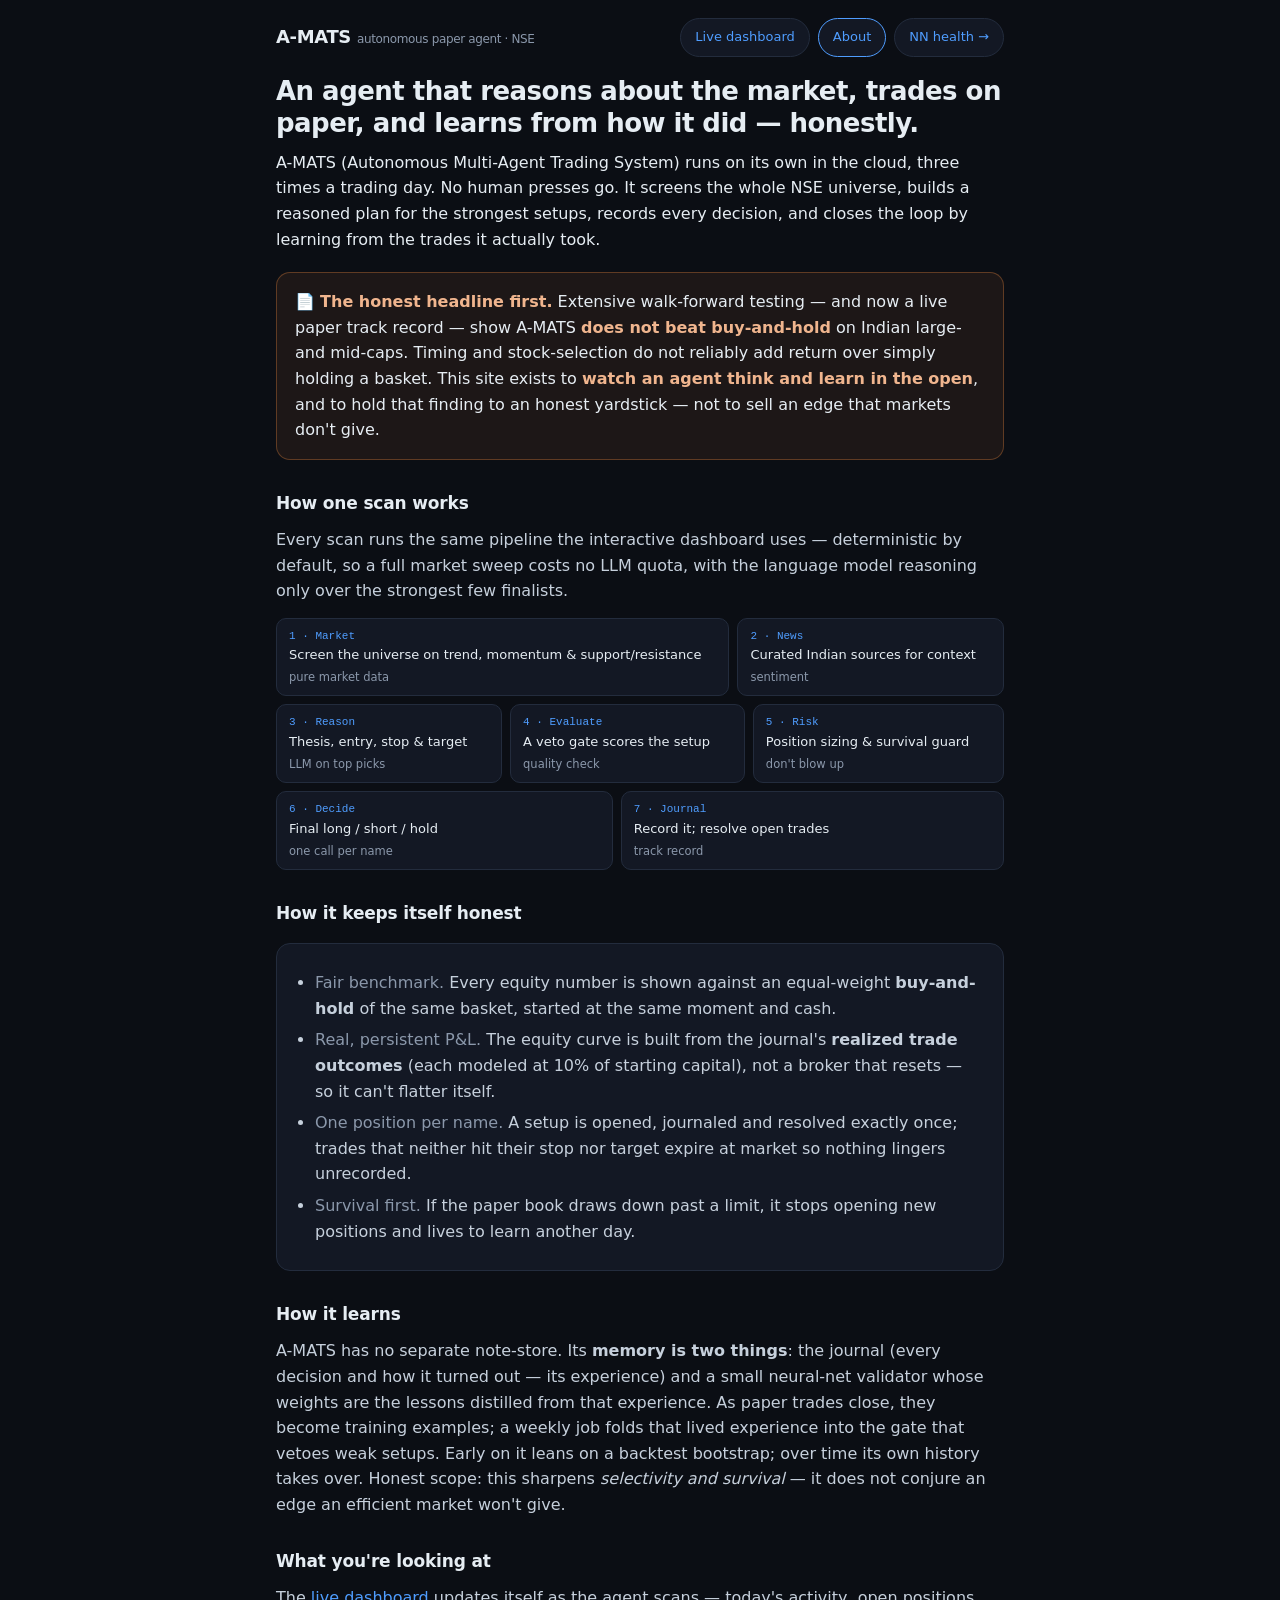
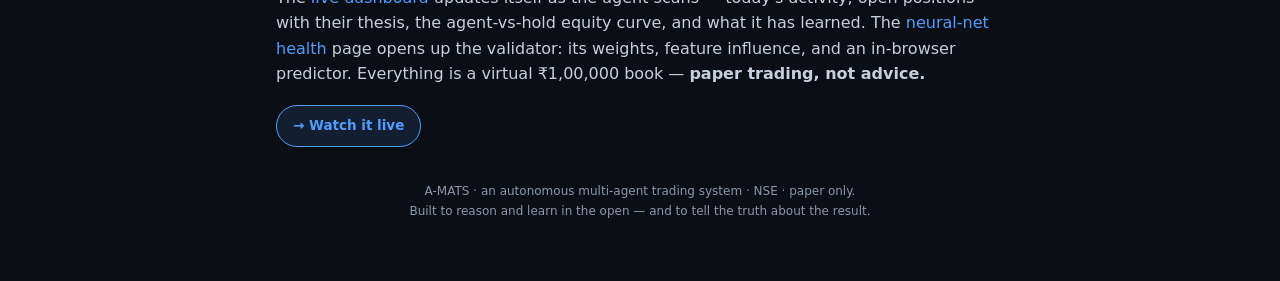
==== docs/about.html @ 34217bbf "Add an About/story page + shareable social preview The site was raw numbers with no narrative and a " ====
<!doctype html>
<html lang="en">
<head>
<meta charset="utf-8" />
<meta name="viewport" content="width=device-width, initial-scale=1, viewport-fit=cover" />
<title>A-MATS · what it is &amp; what we learned</title>
<meta name="description" content="An autonomous multi-agent that screens NSE stocks, reasons about them, paper-trades, and learns from its own results — and the honest lesson it teaches about markets." />
<meta name="theme-color" content="#0b0e14" />
<!-- social preview -->
<meta property="og:type" content="website" />
<meta property="og:site_name" content="A-MATS" />
<meta property="og:title" content="A-MATS — an autonomous trading agent that learns (and stays honest)" />
<meta property="og:description" content="It screens the market, reasons, paper-trades, and learns on its own in the cloud. The honest finding: it does not beat buy-and-hold — and that's the point." />
<meta property="og:url" content="https://leela1836.github.io/A-MATS/about.html" />
<meta property="og:image" content="https://leela1836.github.io/A-MATS/og.png" />
<meta name="twitter:card" content="summary_large_image" />
<meta name="twitter:title" content="A-MATS — an autonomous trading agent that learns (and stays honest)" />
<meta name="twitter:description" content="Screens, reasons, paper-trades, and learns on its own. The honest finding: it does not beat buy-and-hold." />
<meta name="twitter:image" content="https://leela1836.github.io/A-MATS/og.png" />
<style>
  :root{
    --bg:#0b0e14; --surface:#131824; --surface2:#1a2130; --border:#232c3d;
    --fg:#e6edf3; --muted:#8b98ab; --accent:#4f9dff; --green:#3fb950;
    --red:#f85149; --amber:#f0883e; --teal:#3fb9a0;
  }
  *{box-sizing:border-box}
  html,body{margin:0;background:var(--bg);color:var(--fg);overflow-x:hidden;
    font-family:-apple-system,BlinkMacSystemFont,"Segoe UI",Roboto,system-ui,sans-serif;
    -webkit-font-smoothing:antialiased;line-height:1.6}
  a{color:var(--accent);text-decoration:none}
  .wrap{max-width:760px;margin:0 auto;padding:18px 16px 60px}
  .mono{font-family:ui-monospace,SFMono-Regular,Menlo,Consolas,monospace}
  header{display:flex;align-items:center;justify-content:space-between;gap:8px;margin-bottom:18px;flex-wrap:wrap}
  .brand{font-weight:700;font-size:18px;letter-spacing:-.02em}
  .brand span{color:var(--muted);font-weight:400;font-size:12px;margin-left:6px}
  .nav{display:flex;gap:8px;flex-wrap:wrap}
  .nav a{background:var(--surface);border:1px solid var(--border);border-radius:999px;
    padding:8px 14px;font-size:13px;font-weight:500}
  .nav a.active{border-color:var(--accent);color:var(--accent)}
  h1{font-size:26px;line-height:1.25;letter-spacing:-.02em;margin:6px 0 10px}
  h2{font-size:17px;margin:30px 0 10px;letter-spacing:-.01em}
  p{color:#c6d0dc;margin:10px 0}
  .lede{font-size:16px;color:var(--fg)}
  .verdict{background:rgba(240,136,62,.08);border:1px solid rgba(240,136,62,.32);
    border-radius:14px;padding:16px 18px;margin:20px 0}
  .verdict b{color:#f0b58e}
  .pipe{display:flex;flex-wrap:wrap;gap:8px;margin:14px 0}
  .step{background:var(--surface);border:1px solid var(--border);border-radius:10px;
    padding:9px 12px;font-size:13px;flex:1 1 auto;min-width:120px}
  .step .n{color:var(--accent);font-family:ui-monospace,monospace;font-size:11px}
  .step .d{color:var(--muted);font-size:11.5px;margin-top:2px}
  .card{background:var(--surface);border:1px solid var(--border);border-radius:14px;padding:16px 18px;margin:16px 0}
  ul{margin:10px 0;padding-left:20px;color:#c6d0dc}
  li{margin:6px 0}
  .k{color:var(--muted)}
  code{background:var(--surface2);border:1px solid var(--border);border-radius:5px;padding:1px 6px;font-size:12.5px}
  footer{color:var(--muted);font-size:12px;text-align:center;margin-top:34px;line-height:1.7}
  .cta{display:inline-block;margin-top:8px;background:rgba(79,157,255,.12);border:1px solid var(--accent);
    color:var(--accent);border-radius:999px;padding:9px 16px;font-weight:600;font-size:13.5px}
</style>
</head>
<body>
<div class="wrap">
  <header>
    <div class="brand">A-MATS<span>autonomous paper agent · NSE</span></div>
    <nav class="nav">
      <a href="./">Live dashboard</a>
      <a class="active" href="./about.html">About</a>
      <a href="./nn.html">NN health →</a>
    </nav>
  </header>

  <h1>An agent that reasons about the market, trades on paper, and learns from how it did — honestly.</h1>
  <p class="lede">A-MATS (Autonomous Multi-Agent Trading System) runs on its own in the cloud, three times a
  trading day. No human presses go. It screens the whole NSE universe, builds a reasoned plan for the
  strongest setups, records every decision, and closes the loop by learning from the trades it actually took.</p>

  <div class="verdict">
    📄 <b>The honest headline first.</b> Extensive walk-forward testing — and now a live paper track record —
    show A-MATS <b>does not beat buy-and-hold</b> on Indian large- and mid-caps. Timing and stock-selection do
    not reliably add return over simply holding a basket. This site exists to <b>watch an agent think and learn
    in the open</b>, and to hold that finding to an honest yardstick — not to sell an edge that markets don't give.
  </div>

  <h2>How one scan works</h2>
  <p>Every scan runs the same pipeline the interactive dashboard uses — deterministic by default, so a full
  market sweep costs no LLM quota, with the language model reasoning only over the strongest few finalists.</p>
  <div class="pipe">
    <div class="step"><div class="n">1 · Market</div>Screen the universe on trend, momentum &amp; support/resistance<div class="d">pure market data</div></div>
    <div class="step"><div class="n">2 · News</div>Curated Indian sources for context<div class="d">sentiment</div></div>
    <div class="step"><div class="n">3 · Reason</div>Thesis, entry, stop &amp; target<div class="d">LLM on top picks</div></div>
    <div class="step"><div class="n">4 · Evaluate</div>A veto gate scores the setup<div class="d">quality check</div></div>
    <div class="step"><div class="n">5 · Risk</div>Position sizing &amp; survival guard<div class="d">don't blow up</div></div>
    <div class="step"><div class="n">6 · Decide</div>Final long / short / hold<div class="d">one call per name</div></div>
    <div class="step"><div class="n">7 · Journal</div>Record it; resolve open trades<div class="d">track record</div></div>
  </div>

  <h2>How it keeps itself honest</h2>
  <div class="card">
    <ul>
      <li><span class="k">Fair benchmark.</span> Every equity number is shown against an equal-weight
        <b>buy-and-hold</b> of the same basket, started at the same moment and cash.</li>
      <li><span class="k">Real, persistent P&amp;L.</span> The equity curve is built from the journal's
        <b>realized trade outcomes</b> (each modeled at 10% of starting capital), not a broker that resets —
        so it can't flatter itself.</li>
      <li><span class="k">One position per name.</span> A setup is opened, journaled and resolved exactly
        once; trades that neither hit their stop nor target expire at market so nothing lingers unrecorded.</li>
      <li><span class="k">Survival first.</span> If the paper book draws down past a limit, it stops opening
        new positions and lives to learn another day.</li>
    </ul>
  </div>

  <h2>How it learns</h2>
  <p>A-MATS has no separate note-store. Its <b>memory is two things</b>: the journal (every decision and how it
  turned out — its experience) and a small neural-net validator whose weights are the lessons distilled from
  that experience. As paper trades close, they become training examples; a weekly job folds that lived
  experience into the gate that vetoes weak setups. Early on it leans on a backtest bootstrap; over time its
  own history takes over. Honest scope: this sharpens <i>selectivity and survival</i> — it does not conjure an
  edge an efficient market won't give.</p>

  <h2>What you're looking at</h2>
  <p>The <a href="./">live dashboard</a> updates itself as the agent scans — today's activity, open positions
  with their thesis, the agent-vs-hold equity curve, and what it has learned. The
  <a href="./nn.html">neural-net health</a> page opens up the validator: its weights, feature influence, and an
  in-browser predictor. Everything is a virtual ₹1,00,000 book — <b>paper trading, not advice.</b></p>

  <a class="cta" href="./">→ Watch it live</a>

  <footer>
    A-MATS · an autonomous multi-agent trading system · NSE · paper only.<br>
    Built to reason and learn in the open — and to tell the truth about the result.
  </footer>
</div>
</body>
</html>
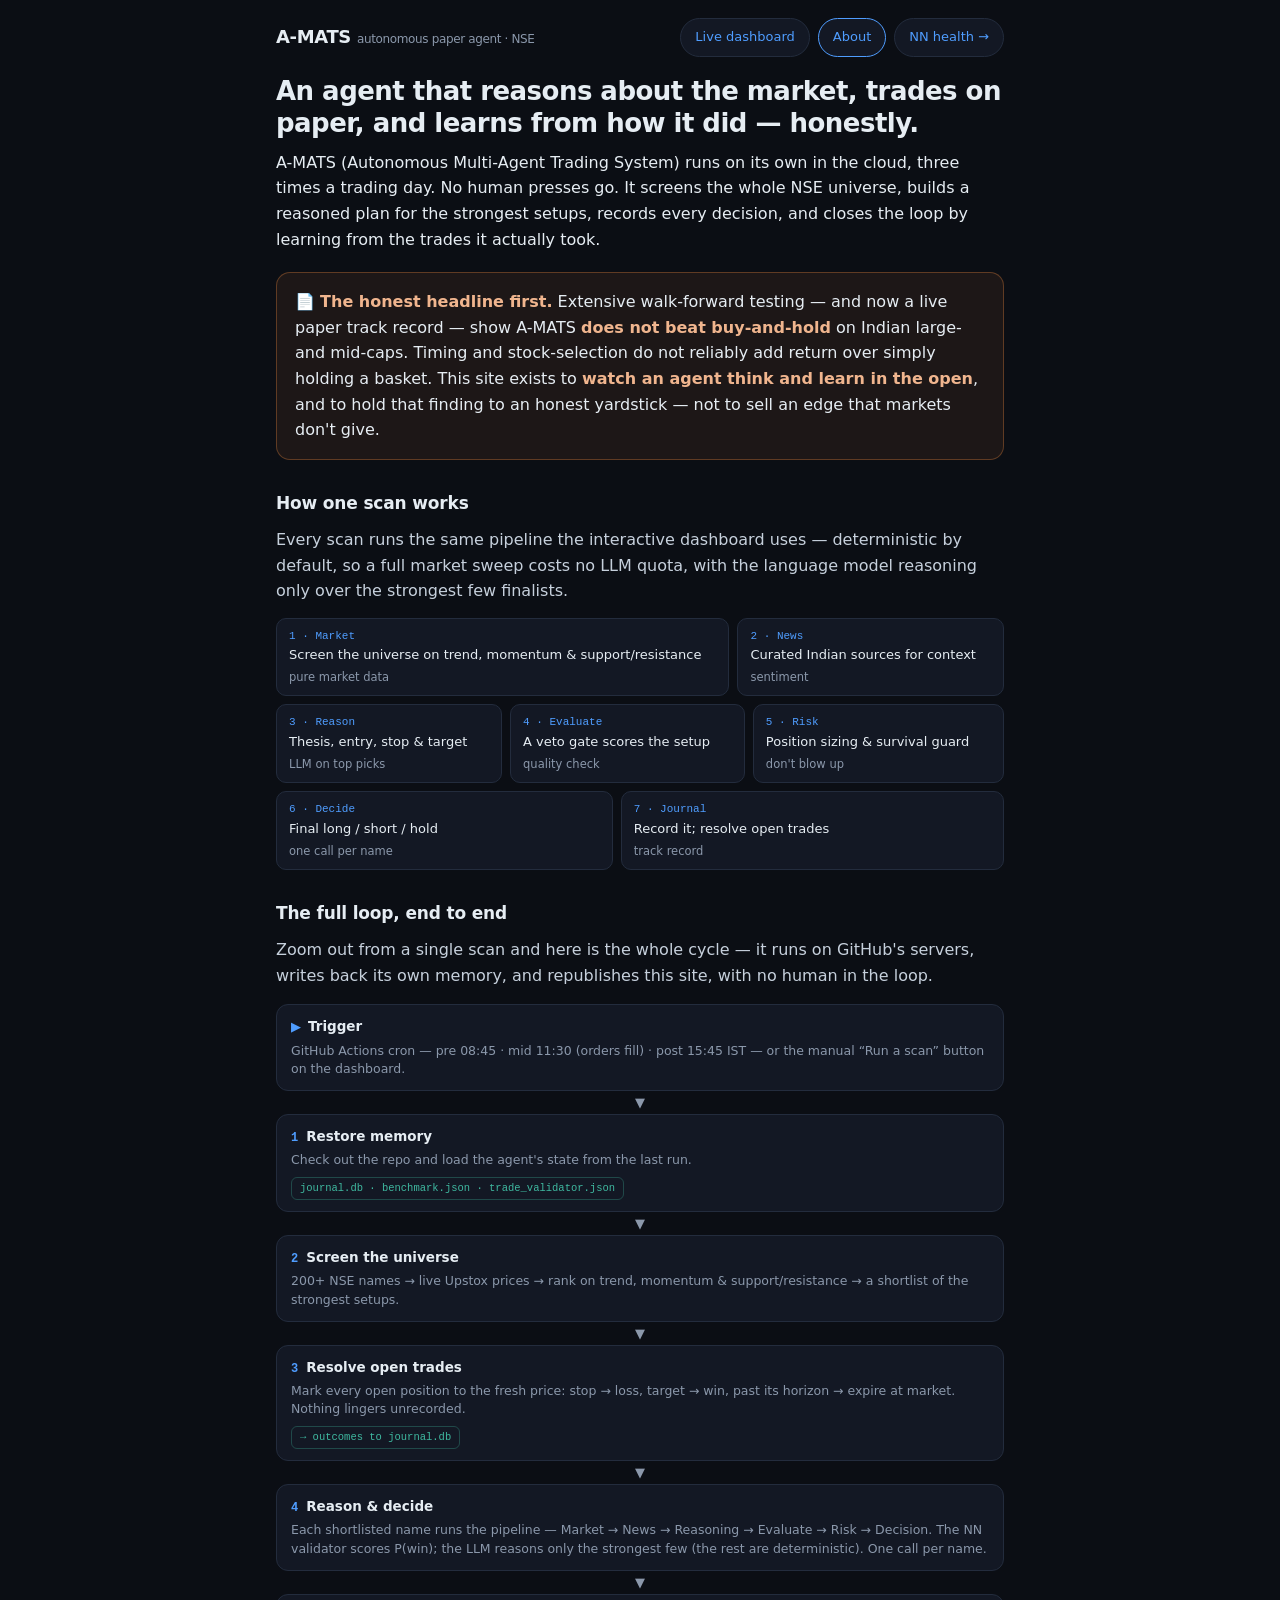
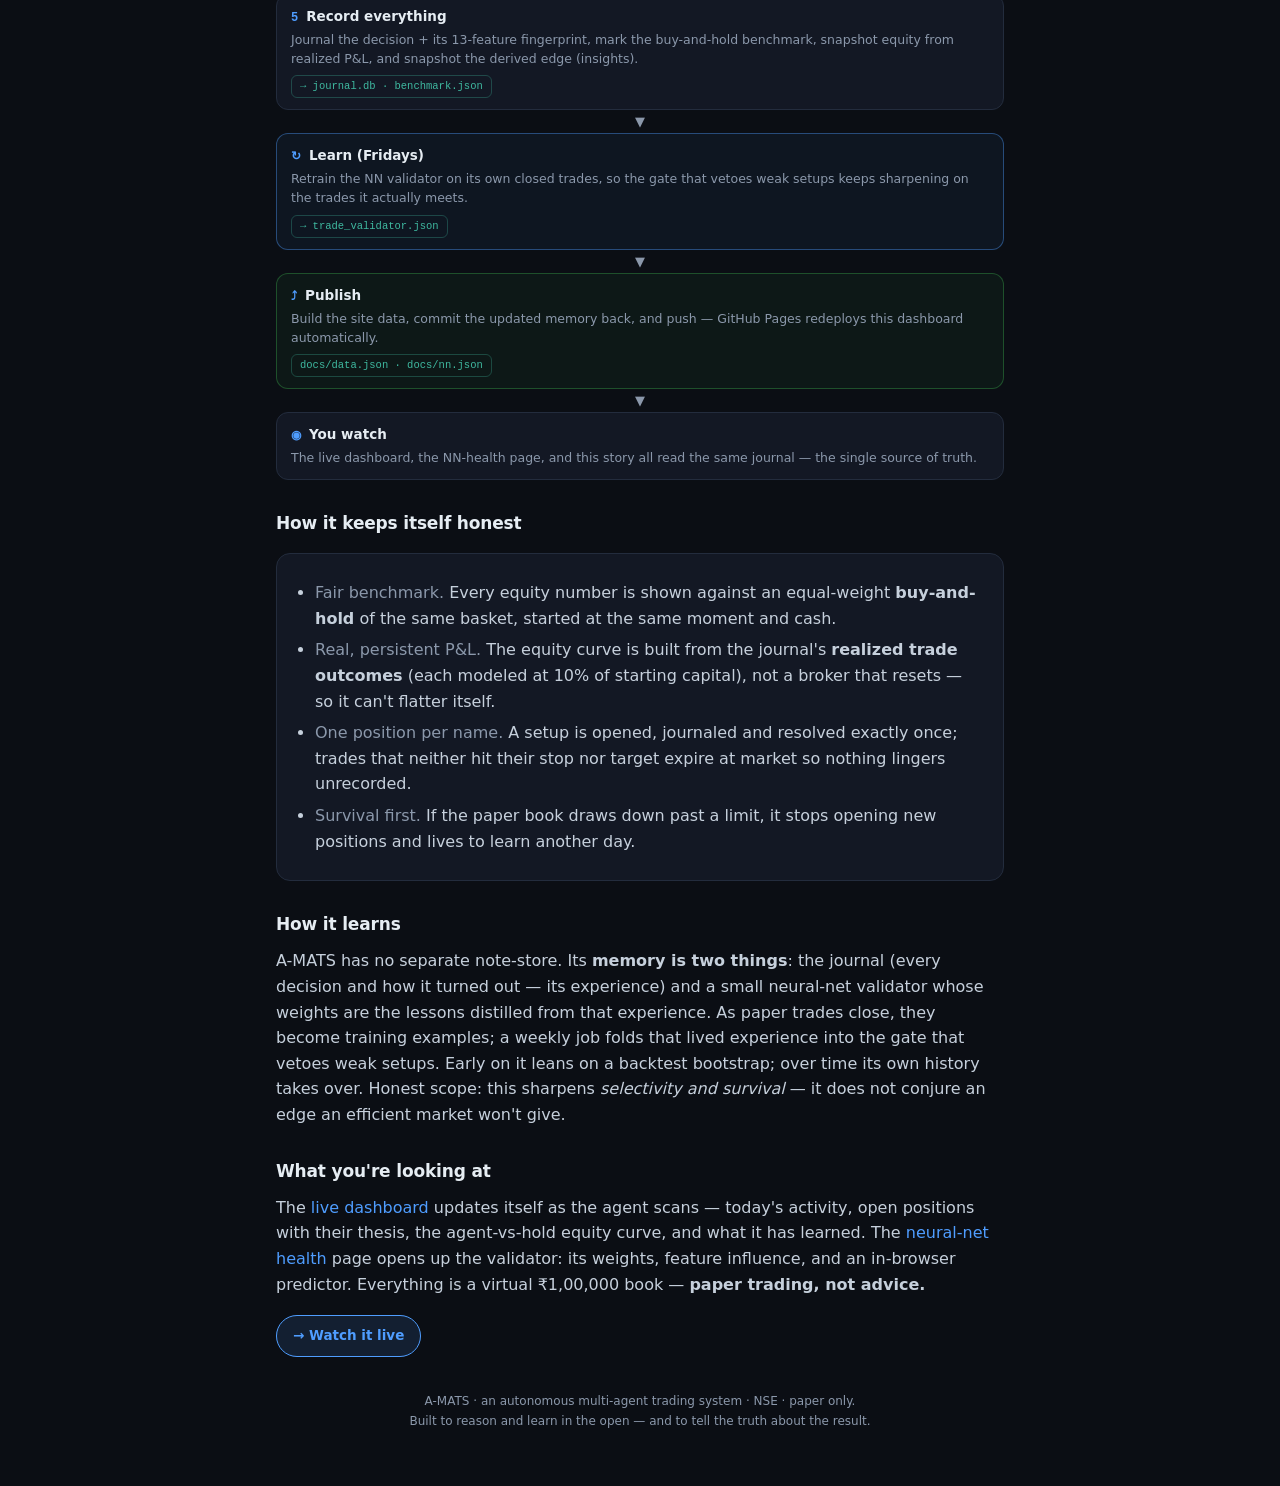
==== commit 279f0d57: "Persist the agent's insights + add an end-to-end flow diagram Until now the journal stored every dec" ====
--- a/docs/about.html
+++ b/docs/about.html
@@ -57,6 +57,16 @@
   footer{color:var(--muted);font-size:12px;text-align:center;margin-top:34px;line-height:1.7}
   .cta{display:inline-block;margin-top:8px;background:rgba(79,157,255,.12);border:1px solid var(--accent);
     color:var(--accent);border-radius:999px;padding:9px 16px;font-weight:600;font-size:13.5px}
+  .flow{margin:16px 0;display:flex;flex-direction:column;align-items:stretch;gap:0}
+  .fstep{background:var(--surface);border:1px solid var(--border);border-radius:12px;padding:11px 14px}
+  .fstep .ft{font-weight:600;font-size:13.5px;color:var(--fg)}
+  .fstep .ft .num{color:var(--accent);font-family:ui-monospace,monospace;font-size:12px;margin-right:8px}
+  .fstep .fd{color:var(--muted);font-size:12.5px;margin:3px 0 0;line-height:1.5}
+  .fstep .store{display:inline-block;margin-top:7px;font-family:ui-monospace,monospace;font-size:10.5px;
+    color:var(--teal);border:1px solid rgba(63,185,160,.3);border-radius:6px;padding:2px 8px}
+  .farrow{align-self:center;color:var(--muted);font-size:13px;line-height:1;margin:5px 0}
+  .fstep.loop{border-color:rgba(79,157,255,.4);background:rgba(79,157,255,.06)}
+  .fstep.pub{border-color:rgba(63,185,80,.35);background:rgba(63,185,80,.06)}
 </style>
 </head>
 <body>
@@ -93,6 +103,43 @@
     <div class="step"><div class="n">5 · Risk</div>Position sizing &amp; survival guard<div class="d">don't blow up</div></div>
     <div class="step"><div class="n">6 · Decide</div>Final long / short / hold<div class="d">one call per name</div></div>
     <div class="step"><div class="n">7 · Journal</div>Record it; resolve open trades<div class="d">track record</div></div>
+  </div>
+
+  <h2>The full loop, end to end</h2>
+  <p>Zoom out from a single scan and here is the whole cycle — it runs on GitHub's servers,
+  writes back its own memory, and republishes this site, with no human in the loop.</p>
+  <div class="flow">
+    <div class="fstep"><div class="ft"><span class="num">▶</span>Trigger</div>
+      <div class="fd">GitHub Actions cron — pre 08:45 · mid 11:30 (orders fill) · post 15:45 IST — or the manual “Run a scan” button on the dashboard.</div></div>
+    <div class="farrow">▼</div>
+    <div class="fstep"><div class="ft"><span class="num">1</span>Restore memory</div>
+      <div class="fd">Check out the repo and load the agent's state from the last run.</div>
+      <span class="store">journal.db · benchmark.json · trade_validator.json</span></div>
+    <div class="farrow">▼</div>
+    <div class="fstep"><div class="ft"><span class="num">2</span>Screen the universe</div>
+      <div class="fd">200+ NSE names → live Upstox prices → rank on trend, momentum &amp; support/resistance → a shortlist of the strongest setups.</div></div>
+    <div class="farrow">▼</div>
+    <div class="fstep"><div class="ft"><span class="num">3</span>Resolve open trades</div>
+      <div class="fd">Mark every open position to the fresh price: stop → loss, target → win, past its horizon → expire at market. Nothing lingers unrecorded.</div>
+      <span class="store">→ outcomes to journal.db</span></div>
+    <div class="farrow">▼</div>
+    <div class="fstep"><div class="ft"><span class="num">4</span>Reason &amp; decide</div>
+      <div class="fd">Each shortlisted name runs the pipeline — Market → News → Reasoning → Evaluate → Risk → Decision. The NN validator scores P(win); the LLM reasons only the strongest few (the rest are deterministic). One call per name.</div></div>
+    <div class="farrow">▼</div>
+    <div class="fstep"><div class="ft"><span class="num">5</span>Record everything</div>
+      <div class="fd">Journal the decision + its 13-feature fingerprint, mark the buy-and-hold benchmark, snapshot equity from realized P&amp;L, and snapshot the derived edge (insights).</div>
+      <span class="store">→ journal.db · benchmark.json</span></div>
+    <div class="farrow">▼</div>
+    <div class="fstep loop"><div class="ft"><span class="num">↻</span>Learn (Fridays)</div>
+      <div class="fd">Retrain the NN validator on its own closed trades, so the gate that vetoes weak setups keeps sharpening on the trades it actually meets.</div>
+      <span class="store">→ trade_validator.json</span></div>
+    <div class="farrow">▼</div>
+    <div class="fstep pub"><div class="ft"><span class="num">⤴</span>Publish</div>
+      <div class="fd">Build the site data, commit the updated memory back, and push — GitHub Pages redeploys this dashboard automatically.</div>
+      <span class="store">docs/data.json · docs/nn.json</span></div>
+    <div class="farrow">▼</div>
+    <div class="fstep"><div class="ft"><span class="num">◉</span>You watch</div>
+      <div class="fd">The live dashboard, the NN-health page, and this story all read the same journal — the single source of truth.</div></div>
   </div>
 
   <h2>How it keeps itself honest</h2>
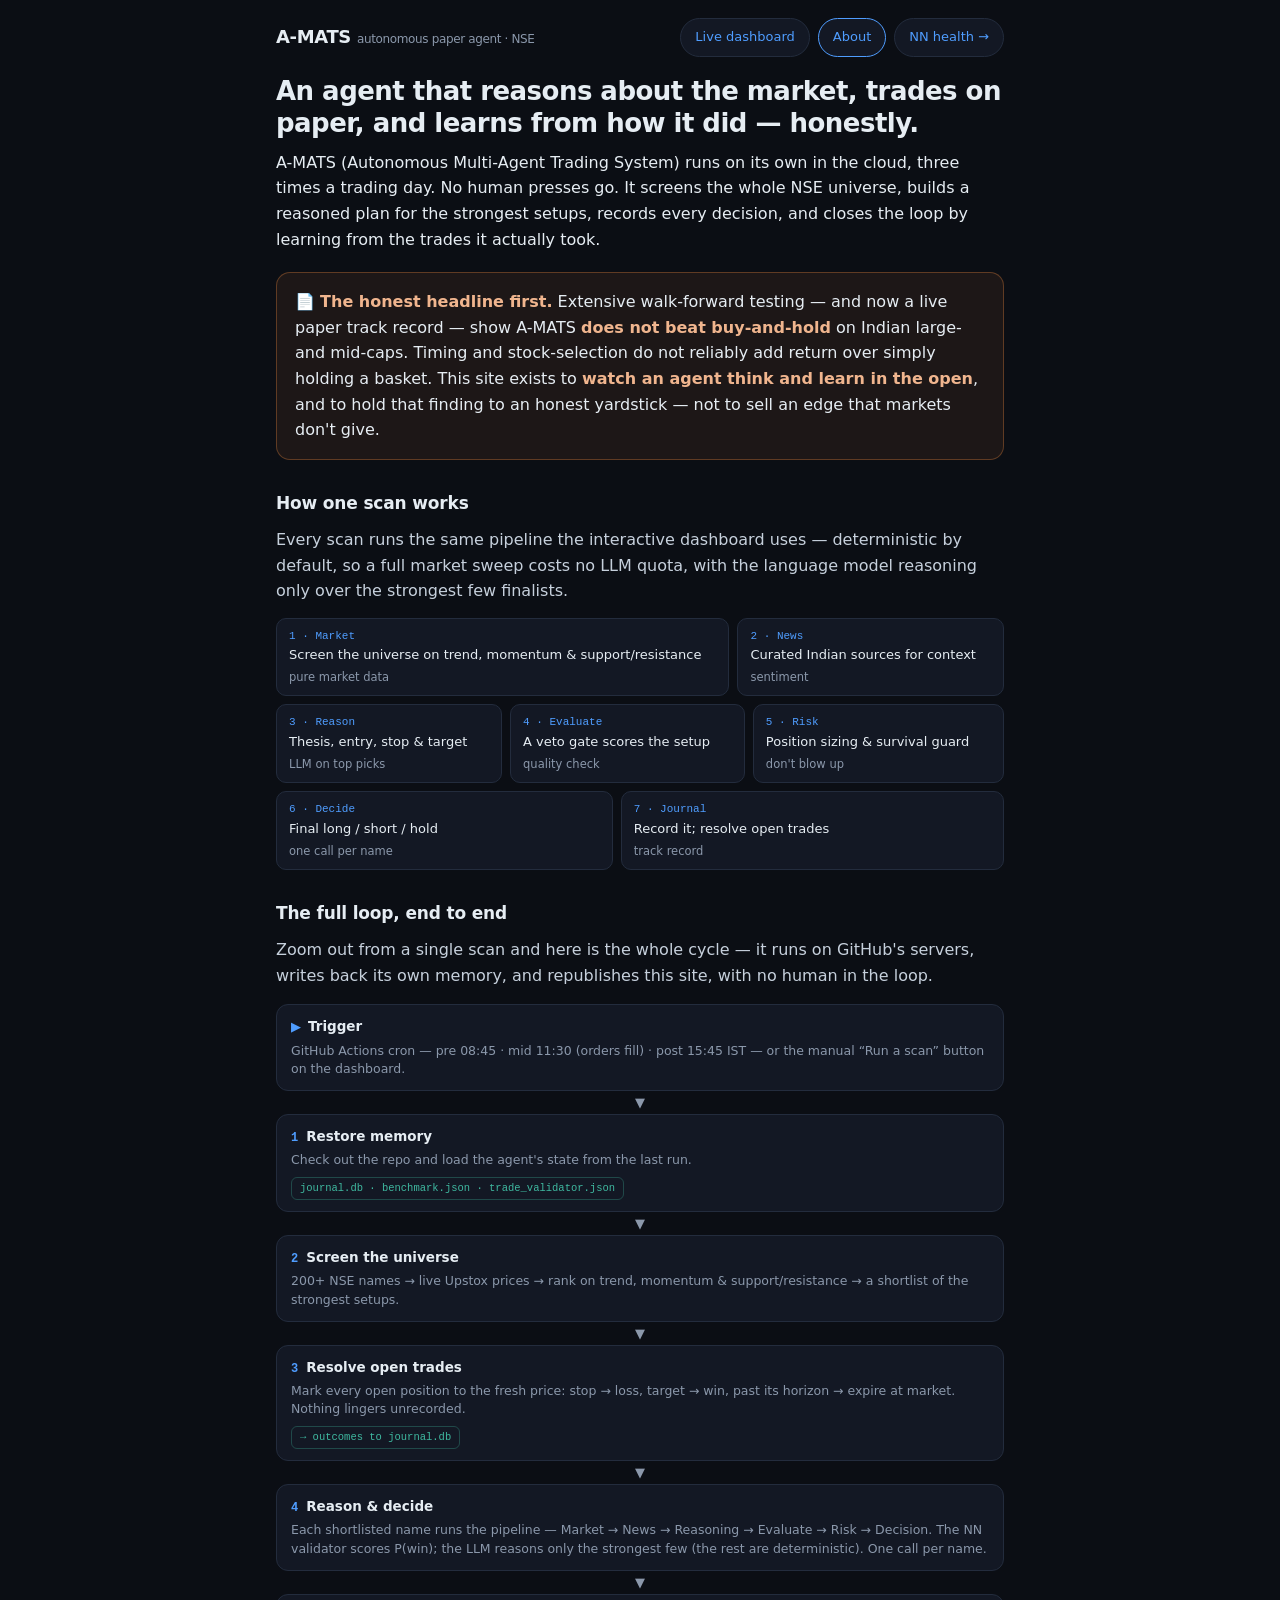
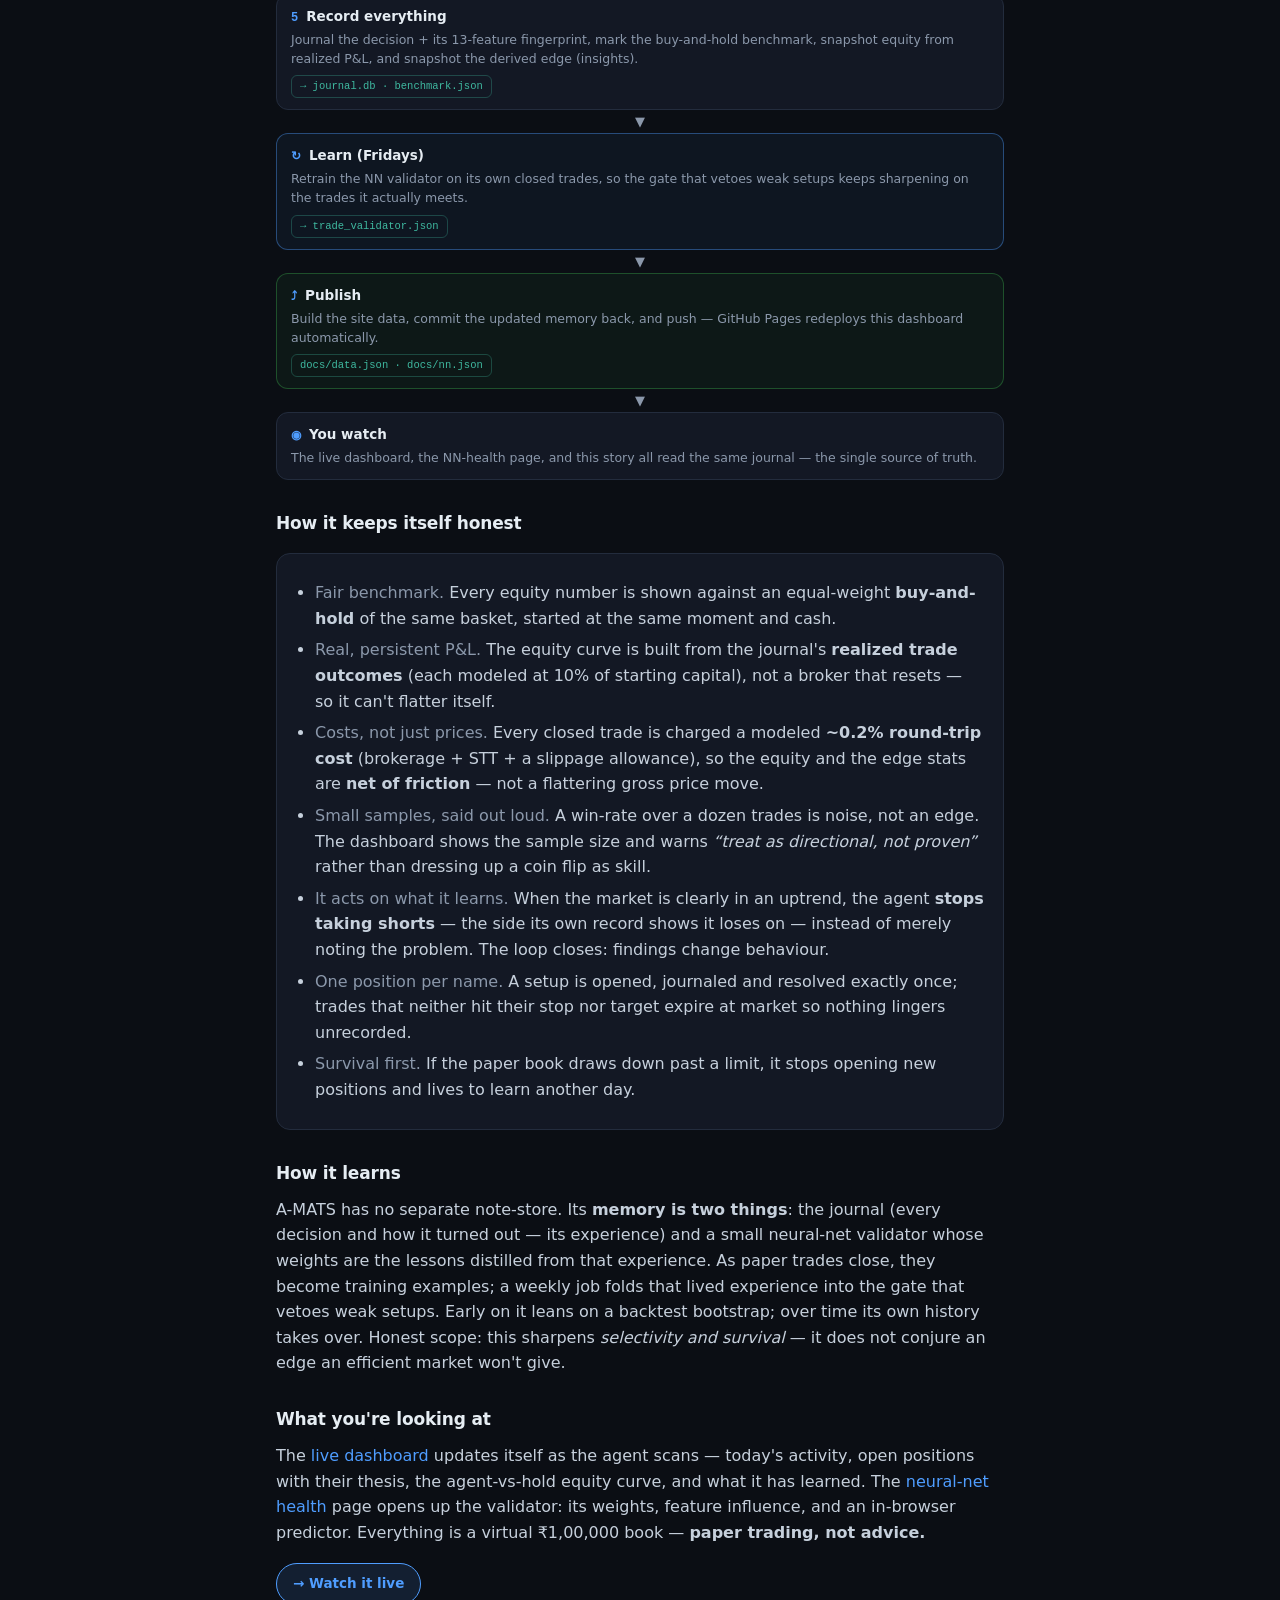
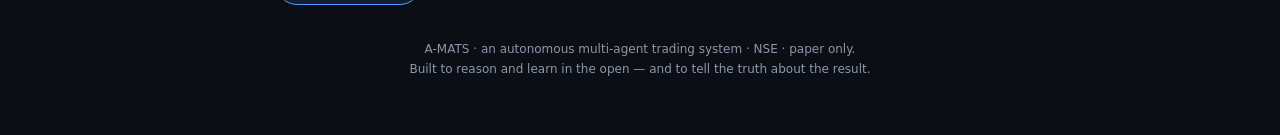
==== commit f59935c3: "Act on insights (regime-gated shorts) + honest costs & sample caveats Two upgrades that make the age" ====
--- a/docs/about.html
+++ b/docs/about.html
@@ -150,6 +150,15 @@
       <li><span class="k">Real, persistent P&amp;L.</span> The equity curve is built from the journal's
         <b>realized trade outcomes</b> (each modeled at 10% of starting capital), not a broker that resets —
         so it can't flatter itself.</li>
+      <li><span class="k">Costs, not just prices.</span> Every closed trade is charged a modeled
+        <b>~0.2% round-trip cost</b> (brokerage + STT + a slippage allowance), so the equity and the
+        edge stats are <b>net of friction</b> — not a flattering gross price move.</li>
+      <li><span class="k">Small samples, said out loud.</span> A win-rate over a dozen trades is noise, not
+        an edge. The dashboard shows the sample size and warns <i>“treat as directional, not proven”</i>
+        rather than dressing up a coin flip as skill.</li>
+      <li><span class="k">It acts on what it learns.</span> When the market is clearly in an uptrend, the
+        agent <b>stops taking shorts</b> — the side its own record shows it loses on — instead of merely
+        noting the problem. The loop closes: findings change behaviour.</li>
       <li><span class="k">One position per name.</span> A setup is opened, journaled and resolved exactly
         once; trades that neither hit their stop nor target expire at market so nothing lingers unrecorded.</li>
       <li><span class="k">Survival first.</span> If the paper book draws down past a limit, it stops opening
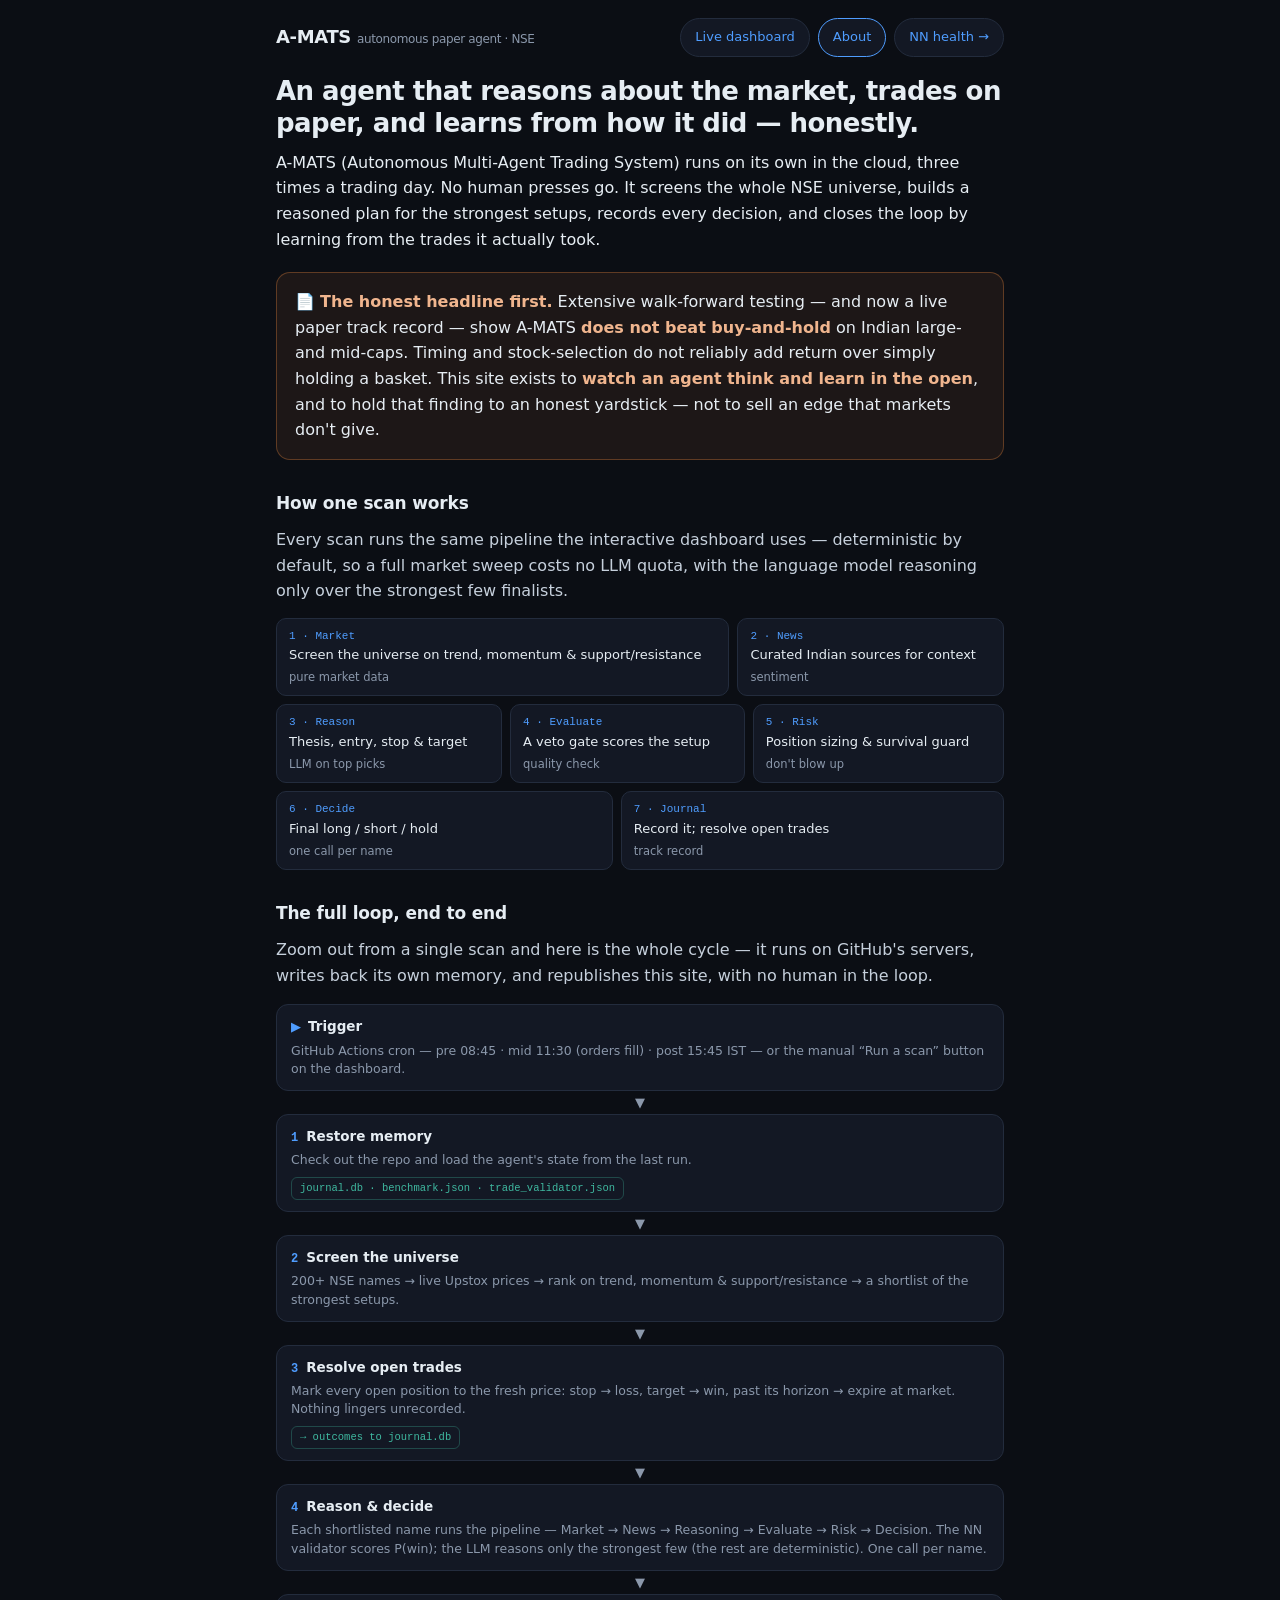
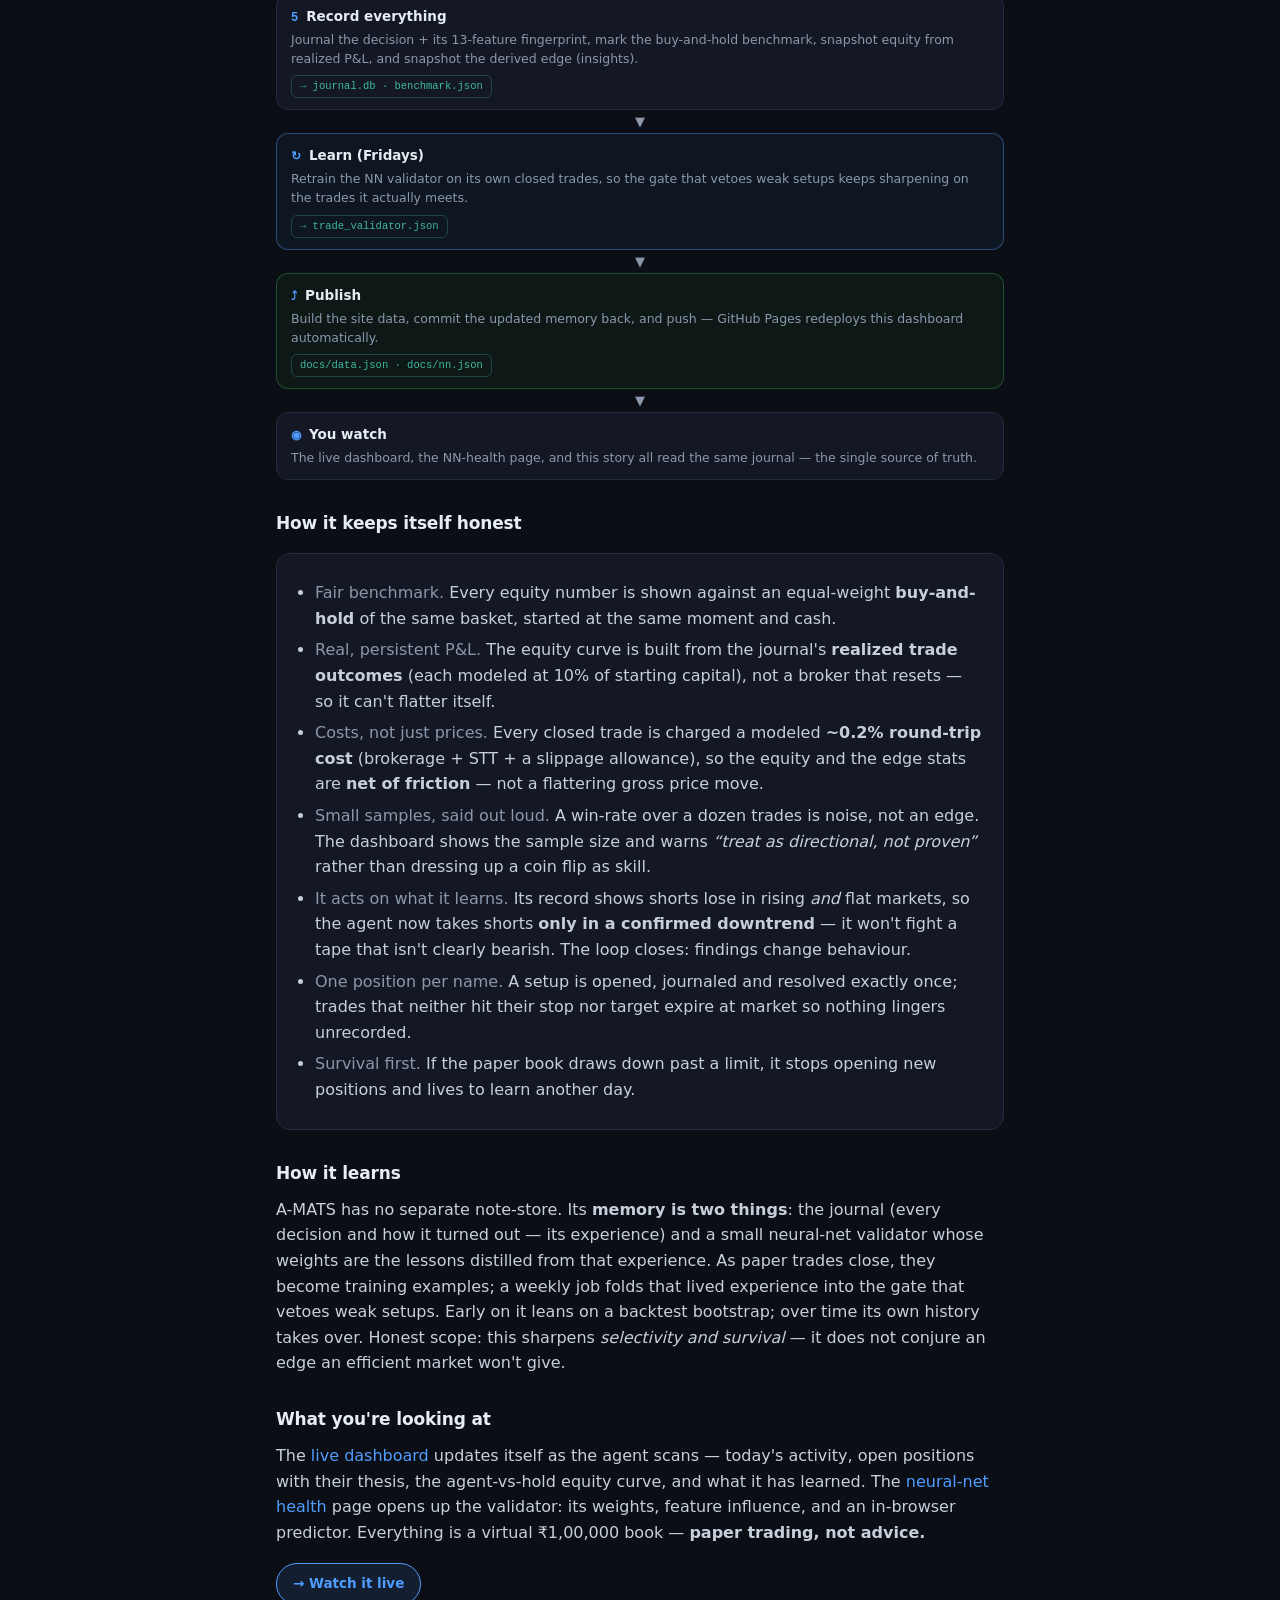
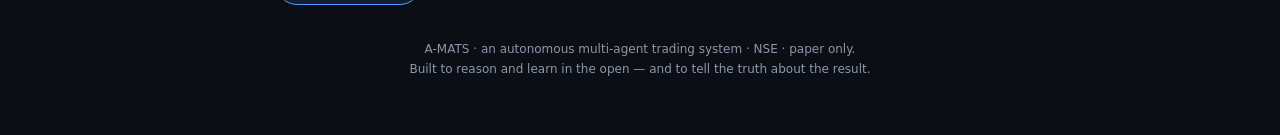
==== commit 464c6580: "Tighten the short gate: shorts only in a confirmed bear regime A week of live data showed shorts ble" ====
--- a/docs/about.html
+++ b/docs/about.html
@@ -156,9 +156,9 @@
       <li><span class="k">Small samples, said out loud.</span> A win-rate over a dozen trades is noise, not
         an edge. The dashboard shows the sample size and warns <i>“treat as directional, not proven”</i>
         rather than dressing up a coin flip as skill.</li>
-      <li><span class="k">It acts on what it learns.</span> When the market is clearly in an uptrend, the
-        agent <b>stops taking shorts</b> — the side its own record shows it loses on — instead of merely
-        noting the problem. The loop closes: findings change behaviour.</li>
+      <li><span class="k">It acts on what it learns.</span> Its record shows shorts lose in rising <i>and</i>
+        flat markets, so the agent now takes shorts <b>only in a confirmed downtrend</b> — it won't fight a
+        tape that isn't clearly bearish. The loop closes: findings change behaviour.</li>
       <li><span class="k">One position per name.</span> A setup is opened, journaled and resolved exactly
         once; trades that neither hit their stop nor target expire at market so nothing lingers unrecorded.</li>
       <li><span class="k">Survival first.</span> If the paper book draws down past a limit, it stops opening
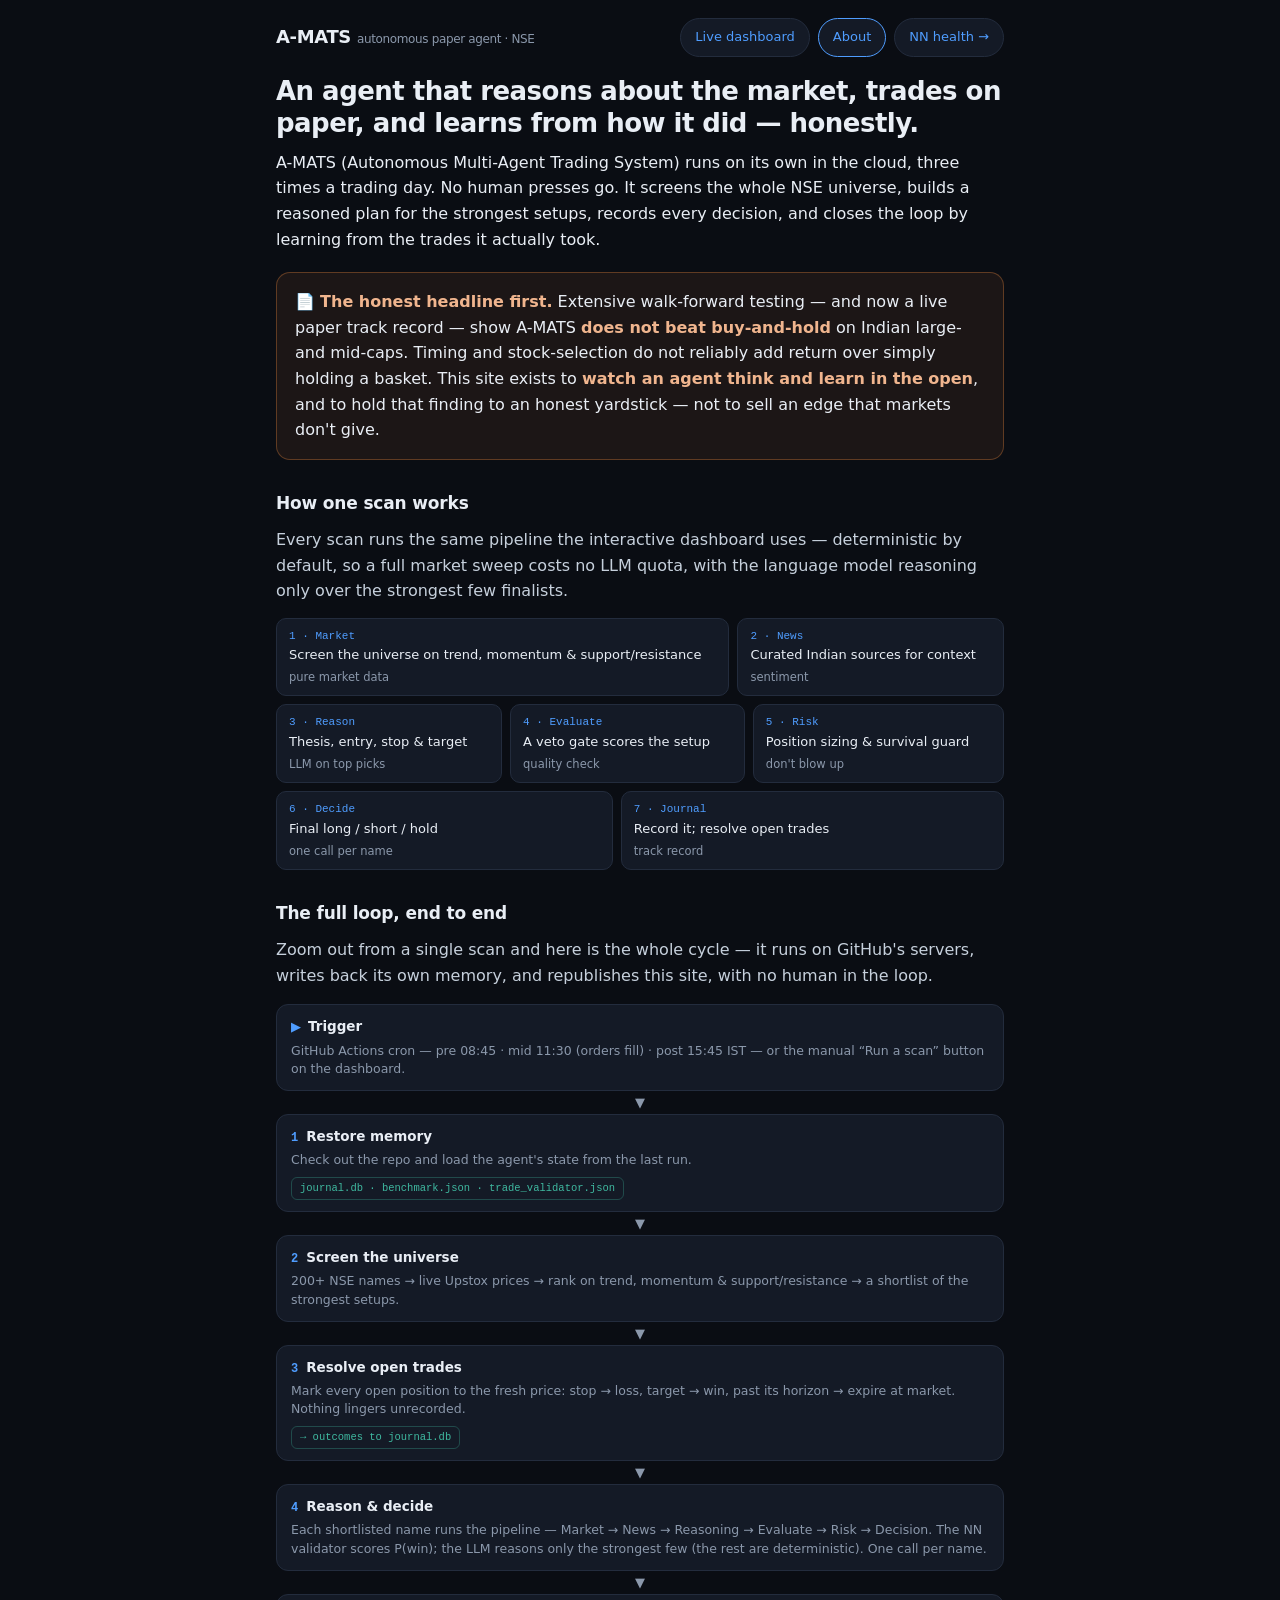
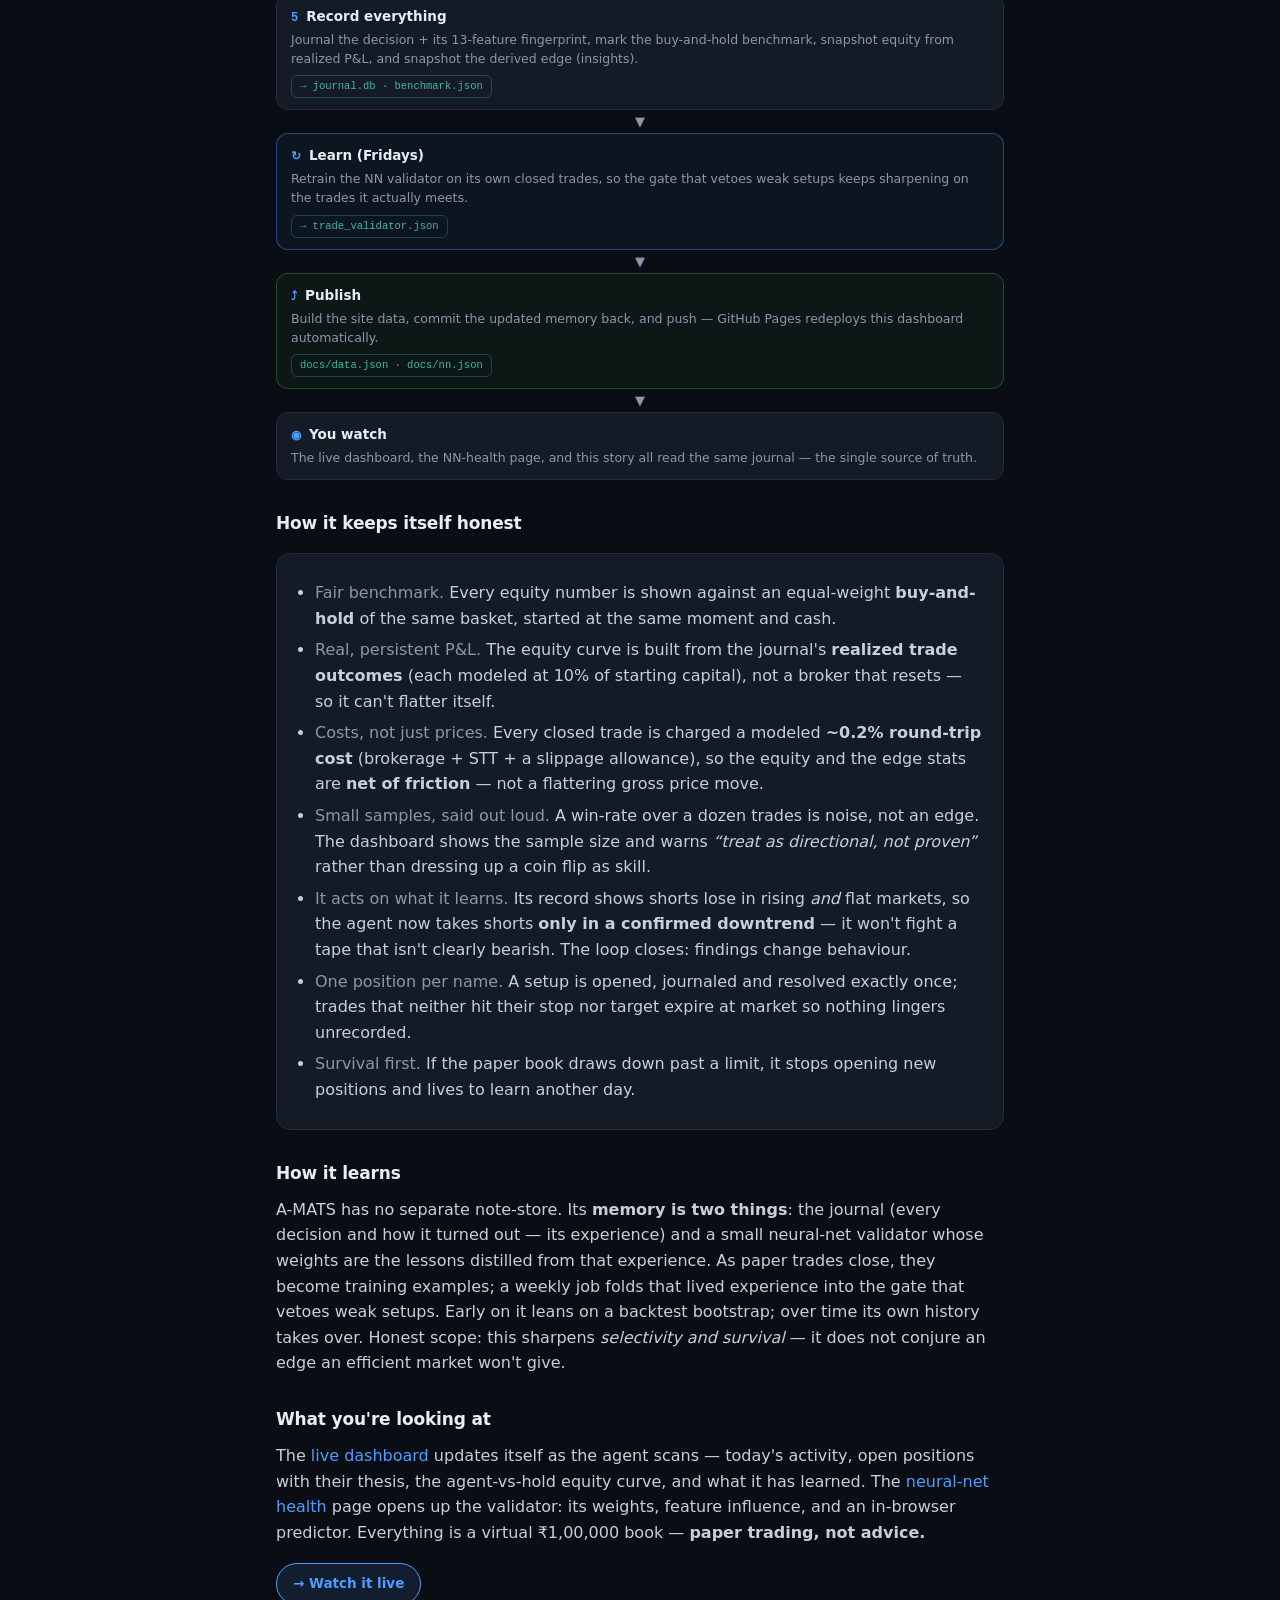
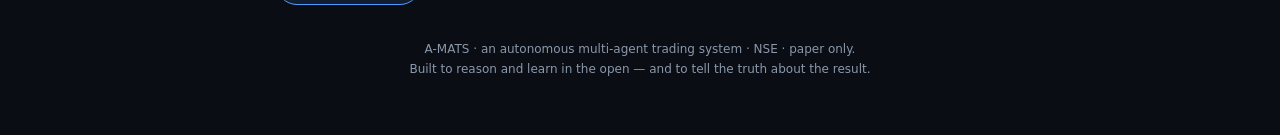
==== commit dea880f9: "Visual refresh: depth, hierarchy, cohesive dark palette Applies modern dark-fintech dashboard techni" ====
--- a/docs/about.html
+++ b/docs/about.html
@@ -19,8 +19,8 @@
 <meta name="twitter:image" content="https://leela1836.github.io/A-MATS/og.png" />
 <style>
   :root{
-    --bg:#0b0e14; --surface:#131824; --surface2:#1a2130; --border:#232c3d;
-    --fg:#e6edf3; --muted:#8b98ab; --accent:#4f9dff; --green:#3fb950;
+    --bg:#0a0d13; --surface:#141a26; --surface2:#1b2230; --border:#232c3d;
+    --border2:#2e3a54; --fg:#e9eef5; --muted:#8b98ab; --accent:#4f9dff; --green:#3fb950;
     --red:#f85149; --amber:#f0883e; --teal:#3fb9a0;
   }
   *{box-sizing:border-box}
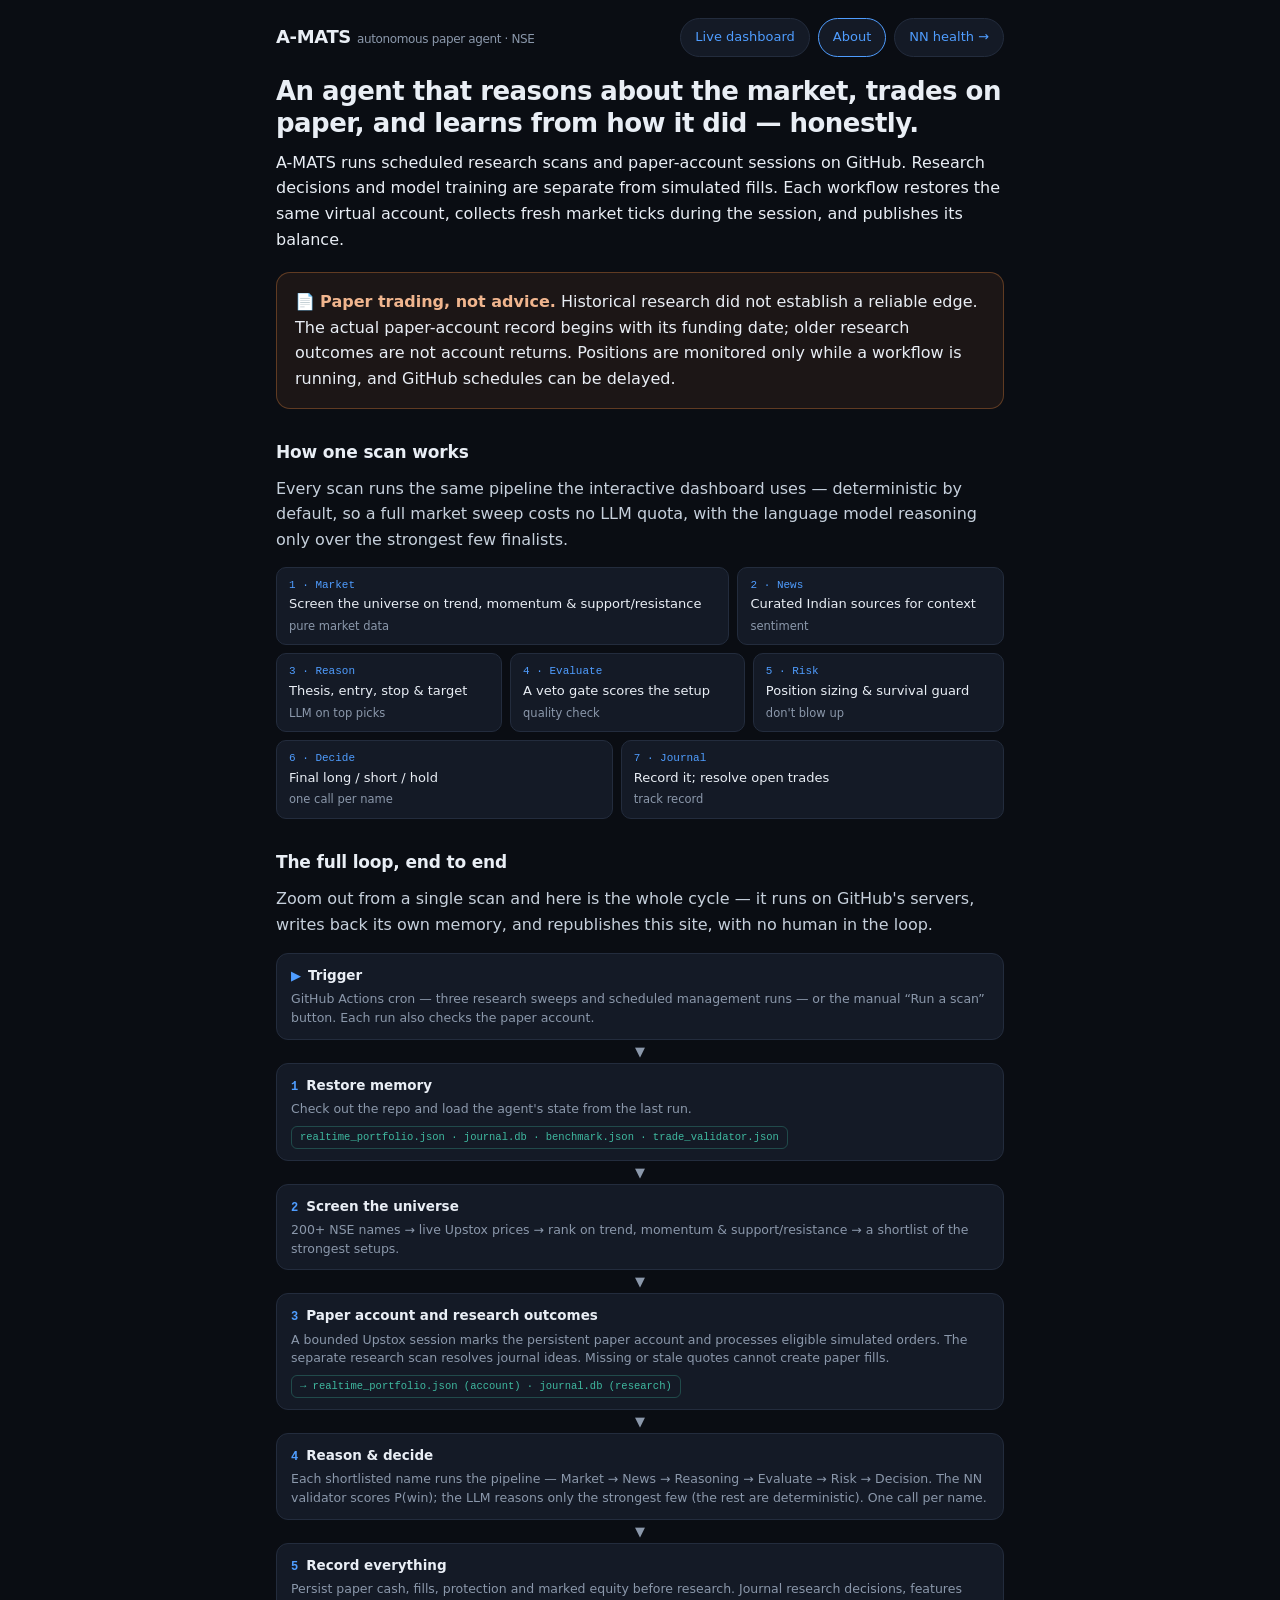
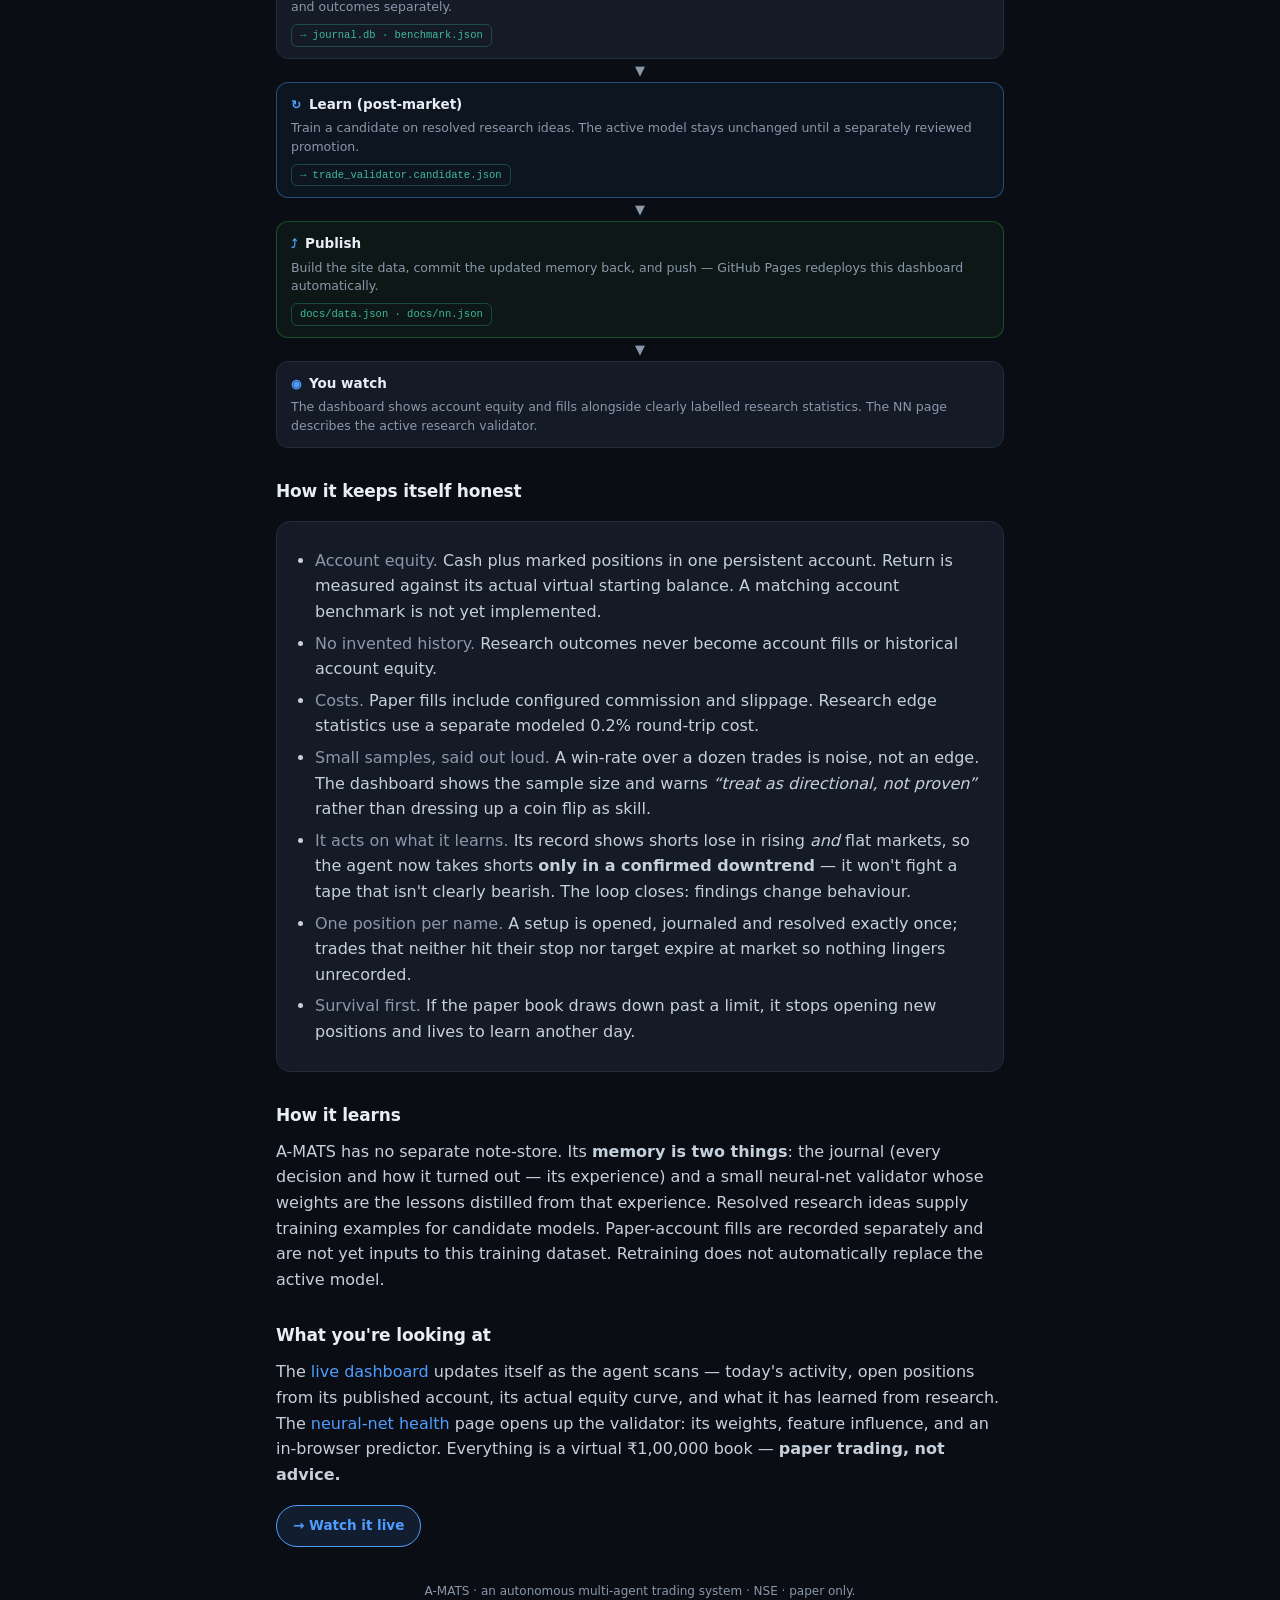
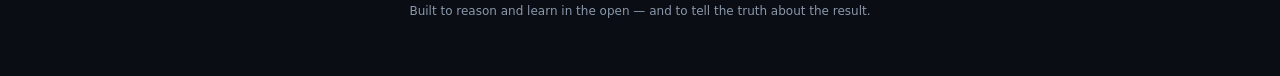
==== commit 651e62a6: "Restore GitHub paper-account execution, persistence and dashboard equity" ====
--- a/docs/about.html
+++ b/docs/about.html
@@ -81,15 +81,14 @@
   </header>
 
   <h1>An agent that reasons about the market, trades on paper, and learns from how it did — honestly.</h1>
-  <p class="lede">A-MATS (Autonomous Multi-Agent Trading System) runs on its own in the cloud, three times a
-  trading day. No human presses go. It screens the whole NSE universe, builds a reasoned plan for the
-  strongest setups, records every decision, and closes the loop by learning from the trades it actually took.</p>
+  <p class="lede">A-MATS runs scheduled research scans and paper-account sessions on GitHub.
+  Research decisions and model training are separate from simulated fills. Each workflow restores
+  the same virtual account, collects fresh market ticks during the session, and publishes its balance.</p>
 
   <div class="verdict">
-    📄 <b>The honest headline first.</b> Extensive walk-forward testing — and now a live paper track record —
-    show A-MATS <b>does not beat buy-and-hold</b> on Indian large- and mid-caps. Timing and stock-selection do
-    not reliably add return over simply holding a basket. This site exists to <b>watch an agent think and learn
-    in the open</b>, and to hold that finding to an honest yardstick — not to sell an edge that markets don't give.
+    📄 <b>Paper trading, not advice.</b> Historical research did not establish a reliable edge.
+    The actual paper-account record begins with its funding date; older research outcomes are not account
+    returns. Positions are monitored only while a workflow is running, and GitHub schedules can be delayed.
   </div>
 
   <h2>How one scan works</h2>
@@ -110,49 +109,46 @@
   writes back its own memory, and republishes this site, with no human in the loop.</p>
   <div class="flow">
     <div class="fstep"><div class="ft"><span class="num">▶</span>Trigger</div>
-      <div class="fd">GitHub Actions cron — pre 08:45 · mid 11:30 (orders fill) · post 15:45 IST — or the manual “Run a scan” button on the dashboard.</div></div>
+      <div class="fd">GitHub Actions cron — three research sweeps and scheduled management runs — or the manual “Run a scan” button. Each run also checks the paper account.</div></div>
     <div class="farrow">▼</div>
     <div class="fstep"><div class="ft"><span class="num">1</span>Restore memory</div>
       <div class="fd">Check out the repo and load the agent's state from the last run.</div>
-      <span class="store">journal.db · benchmark.json · trade_validator.json</span></div>
+      <span class="store">realtime_portfolio.json · journal.db · benchmark.json · trade_validator.json</span></div>
     <div class="farrow">▼</div>
     <div class="fstep"><div class="ft"><span class="num">2</span>Screen the universe</div>
       <div class="fd">200+ NSE names → live Upstox prices → rank on trend, momentum &amp; support/resistance → a shortlist of the strongest setups.</div></div>
     <div class="farrow">▼</div>
-    <div class="fstep"><div class="ft"><span class="num">3</span>Resolve open trades</div>
-      <div class="fd">Mark every open position to the fresh price: stop → loss, target → win, past its horizon → expire at market. Nothing lingers unrecorded.</div>
-      <span class="store">→ outcomes to journal.db</span></div>
+    <div class="fstep"><div class="ft"><span class="num">3</span>Paper account and research outcomes</div>
+      <div class="fd">A bounded Upstox session marks the persistent paper account and processes eligible simulated orders. The separate research scan resolves journal ideas. Missing or stale quotes cannot create paper fills.</div>
+      <span class="store">→ realtime_portfolio.json (account) · journal.db (research)</span></div>
     <div class="farrow">▼</div>
     <div class="fstep"><div class="ft"><span class="num">4</span>Reason &amp; decide</div>
       <div class="fd">Each shortlisted name runs the pipeline — Market → News → Reasoning → Evaluate → Risk → Decision. The NN validator scores P(win); the LLM reasons only the strongest few (the rest are deterministic). One call per name.</div></div>
     <div class="farrow">▼</div>
     <div class="fstep"><div class="ft"><span class="num">5</span>Record everything</div>
-      <div class="fd">Journal the decision + its 13-feature fingerprint, mark the buy-and-hold benchmark, snapshot equity from realized P&amp;L, and snapshot the derived edge (insights).</div>
+      <div class="fd">Persist paper cash, fills, protection and marked equity before research. Journal research decisions, features and outcomes separately.</div>
       <span class="store">→ journal.db · benchmark.json</span></div>
     <div class="farrow">▼</div>
-    <div class="fstep loop"><div class="ft"><span class="num">↻</span>Learn (Fridays)</div>
-      <div class="fd">Retrain the NN validator on its own closed trades, so the gate that vetoes weak setups keeps sharpening on the trades it actually meets.</div>
-      <span class="store">→ trade_validator.json</span></div>
+    <div class="fstep loop"><div class="ft"><span class="num">↻</span>Learn (post-market)</div>
+      <div class="fd">Train a candidate on resolved research ideas. The active model stays unchanged until a separately reviewed promotion.</div>
+      <span class="store">→ trade_validator.candidate.json</span></div>
     <div class="farrow">▼</div>
     <div class="fstep pub"><div class="ft"><span class="num">⤴</span>Publish</div>
       <div class="fd">Build the site data, commit the updated memory back, and push — GitHub Pages redeploys this dashboard automatically.</div>
       <span class="store">docs/data.json · docs/nn.json</span></div>
     <div class="farrow">▼</div>
     <div class="fstep"><div class="ft"><span class="num">◉</span>You watch</div>
-      <div class="fd">The live dashboard, the NN-health page, and this story all read the same journal — the single source of truth.</div></div>
+      <div class="fd">The dashboard shows account equity and fills alongside clearly labelled research statistics. The NN page describes the active research validator.</div></div>
   </div>
 
   <h2>How it keeps itself honest</h2>
   <div class="card">
     <ul>
-      <li><span class="k">Fair benchmark.</span> Every equity number is shown against an equal-weight
-        <b>buy-and-hold</b> of the same basket, started at the same moment and cash.</li>
-      <li><span class="k">Real, persistent P&amp;L.</span> The equity curve is built from the journal's
-        <b>realized trade outcomes</b> (each modeled at 10% of starting capital), not a broker that resets —
-        so it can't flatter itself.</li>
-      <li><span class="k">Costs, not just prices.</span> Every closed trade is charged a modeled
-        <b>~0.2% round-trip cost</b> (brokerage + STT + a slippage allowance), so the equity and the
-        edge stats are <b>net of friction</b> — not a flattering gross price move.</li>
+      <li><span class="k">Account equity.</span> Cash plus marked positions in one persistent account.
+        Return is measured against its actual virtual starting balance. A matching account benchmark is not yet implemented.</li>
+      <li><span class="k">No invented history.</span> Research outcomes never become account fills or historical account equity.</li>
+      <li><span class="k">Costs.</span> Paper fills include configured commission and slippage.
+        Research edge statistics use a separate modeled 0.2% round-trip cost.</li>
       <li><span class="k">Small samples, said out loud.</span> A win-rate over a dozen trades is noise, not
         an edge. The dashboard shows the sample size and warns <i>“treat as directional, not proven”</i>
         rather than dressing up a coin flip as skill.</li>
@@ -169,14 +165,13 @@
   <h2>How it learns</h2>
   <p>A-MATS has no separate note-store. Its <b>memory is two things</b>: the journal (every decision and how it
   turned out — its experience) and a small neural-net validator whose weights are the lessons distilled from
-  that experience. As paper trades close, they become training examples; a weekly job folds that lived
-  experience into the gate that vetoes weak setups. Early on it leans on a backtest bootstrap; over time its
-  own history takes over. Honest scope: this sharpens <i>selectivity and survival</i> — it does not conjure an
-  edge an efficient market won't give.</p>
+  that experience. Resolved research ideas supply training examples for candidate models.
+  Paper-account fills are recorded separately and are not yet inputs to this training dataset.
+  Retraining does not automatically replace the active model.</p>
 
   <h2>What you're looking at</h2>
   <p>The <a href="./">live dashboard</a> updates itself as the agent scans — today's activity, open positions
-  with their thesis, the agent-vs-hold equity curve, and what it has learned. The
+  from its published account, its actual equity curve, and what it has learned from research. The
   <a href="./nn.html">neural-net health</a> page opens up the validator: its weights, feature influence, and an
   in-browser predictor. Everything is a virtual ₹1,00,000 book — <b>paper trading, not advice.</b></p>
 
